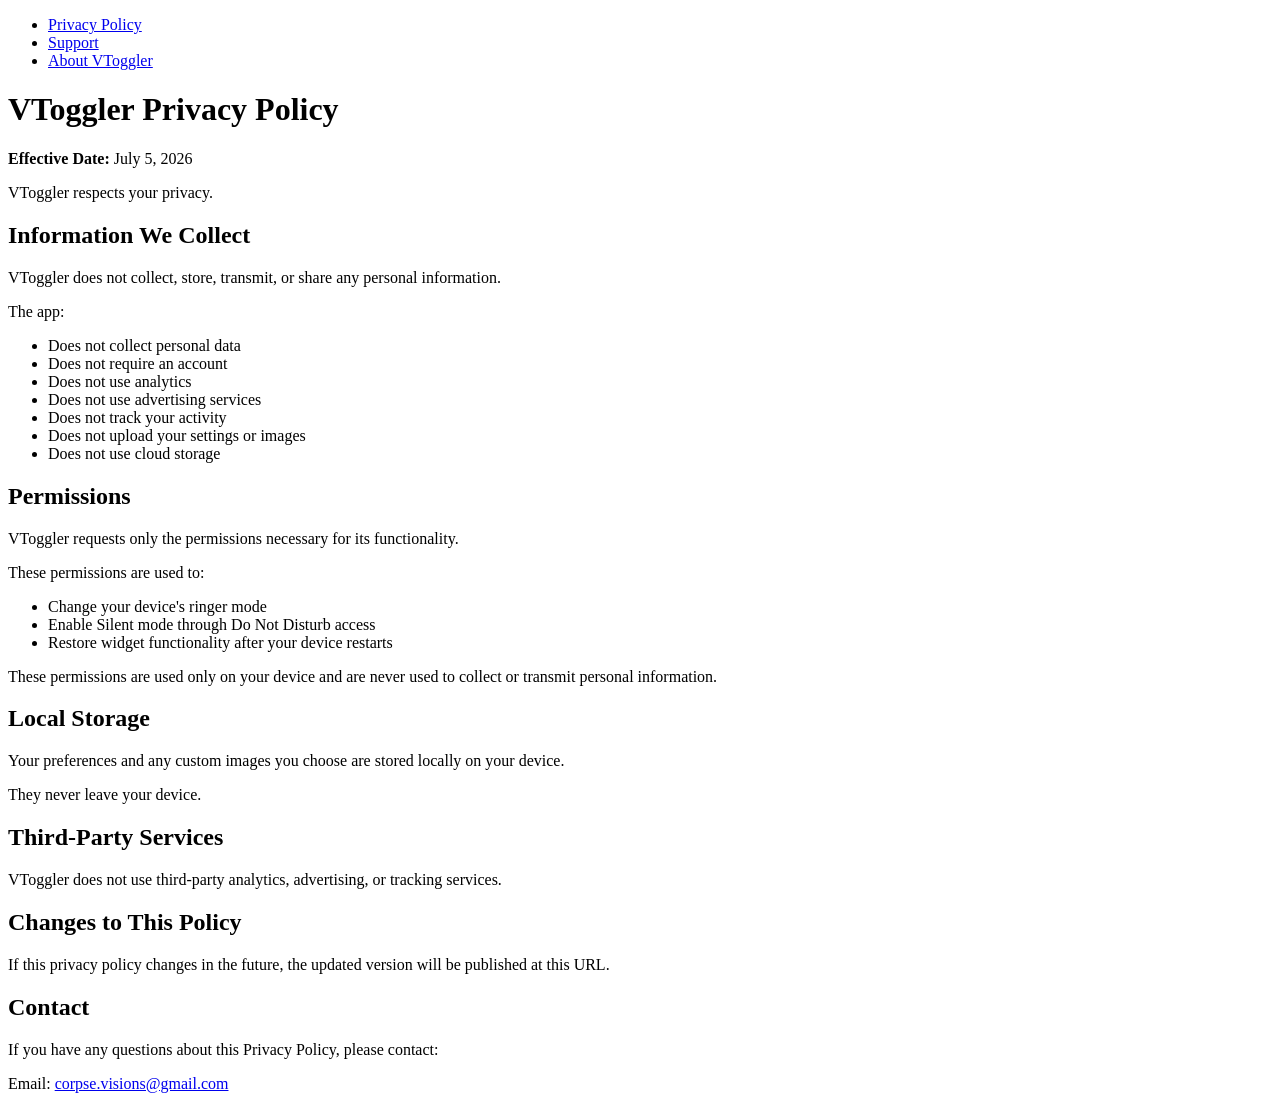
==== index.html @ 47216566 "Create index.html" ====
<!DOCTYPE html>
<html lang="en">
<head>
    <meta charset="UTF-8">
    <meta name="viewport" content="width=device-width, initial-scale=1.0">
    <title>VToggler - Privacy Policy</title>
    <link rel="stylesheet" href="styles.css">
</head>
<body>
    <nav>
        <ul>
            <li><a href="index.html">Privacy Policy</a></li>
            <li><a href="support.html">Support</a></li>
            <li><a href="about.html">About VToggler</a></li>
        </ul>
    </nav>
    <main>
        <h1>VToggler Privacy Policy</h1>
        <p><strong>Effective Date:</strong> July 5, 2026</p>
        <p>VToggler respects your privacy.</p>

        <h2>Information We Collect</h2>
        <p>VToggler does not collect, store, transmit, or share any personal information.</p>
        <p>The app:</p>
        <ul>
            <li>Does not collect personal data</li>
            <li>Does not require an account</li>
            <li>Does not use analytics</li>
            <li>Does not use advertising services</li>
            <li>Does not track your activity</li>
            <li>Does not upload your settings or images</li>
            <li>Does not use cloud storage</li>
        </ul>

        <h2>Permissions</h2>
        <p>VToggler requests only the permissions necessary for its functionality.</p>
        <p>These permissions are used to:</p>
        <ul>
            <li>Change your device's ringer mode</li>
            <li>Enable Silent mode through Do Not Disturb access</li>
            <li>Restore widget functionality after your device restarts</li>
        </ul>
        <p>These permissions are used only on your device and are never used to collect or transmit personal information.</p>

        <h2>Local Storage</h2>
        <p>Your preferences and any custom images you choose are stored locally on your device.</p>
        <p>They never leave your device.</p>

        <h2>Third-Party Services</h2>
        <p>VToggler does not use third-party analytics, advertising, or tracking services.</p>

        <h2>Changes to This Policy</h2>
        <p>If this privacy policy changes in the future, the updated version will be published at this URL.</p>

        <h2>Contact</h2>
        <p>If you have any questions about this Privacy Policy, please contact:</p>
        <p>Email: <a href="mailto:corpse.visions@gmail.com">corpse.visions@gmail.com</a></p>
    </main>
</body>
</html>
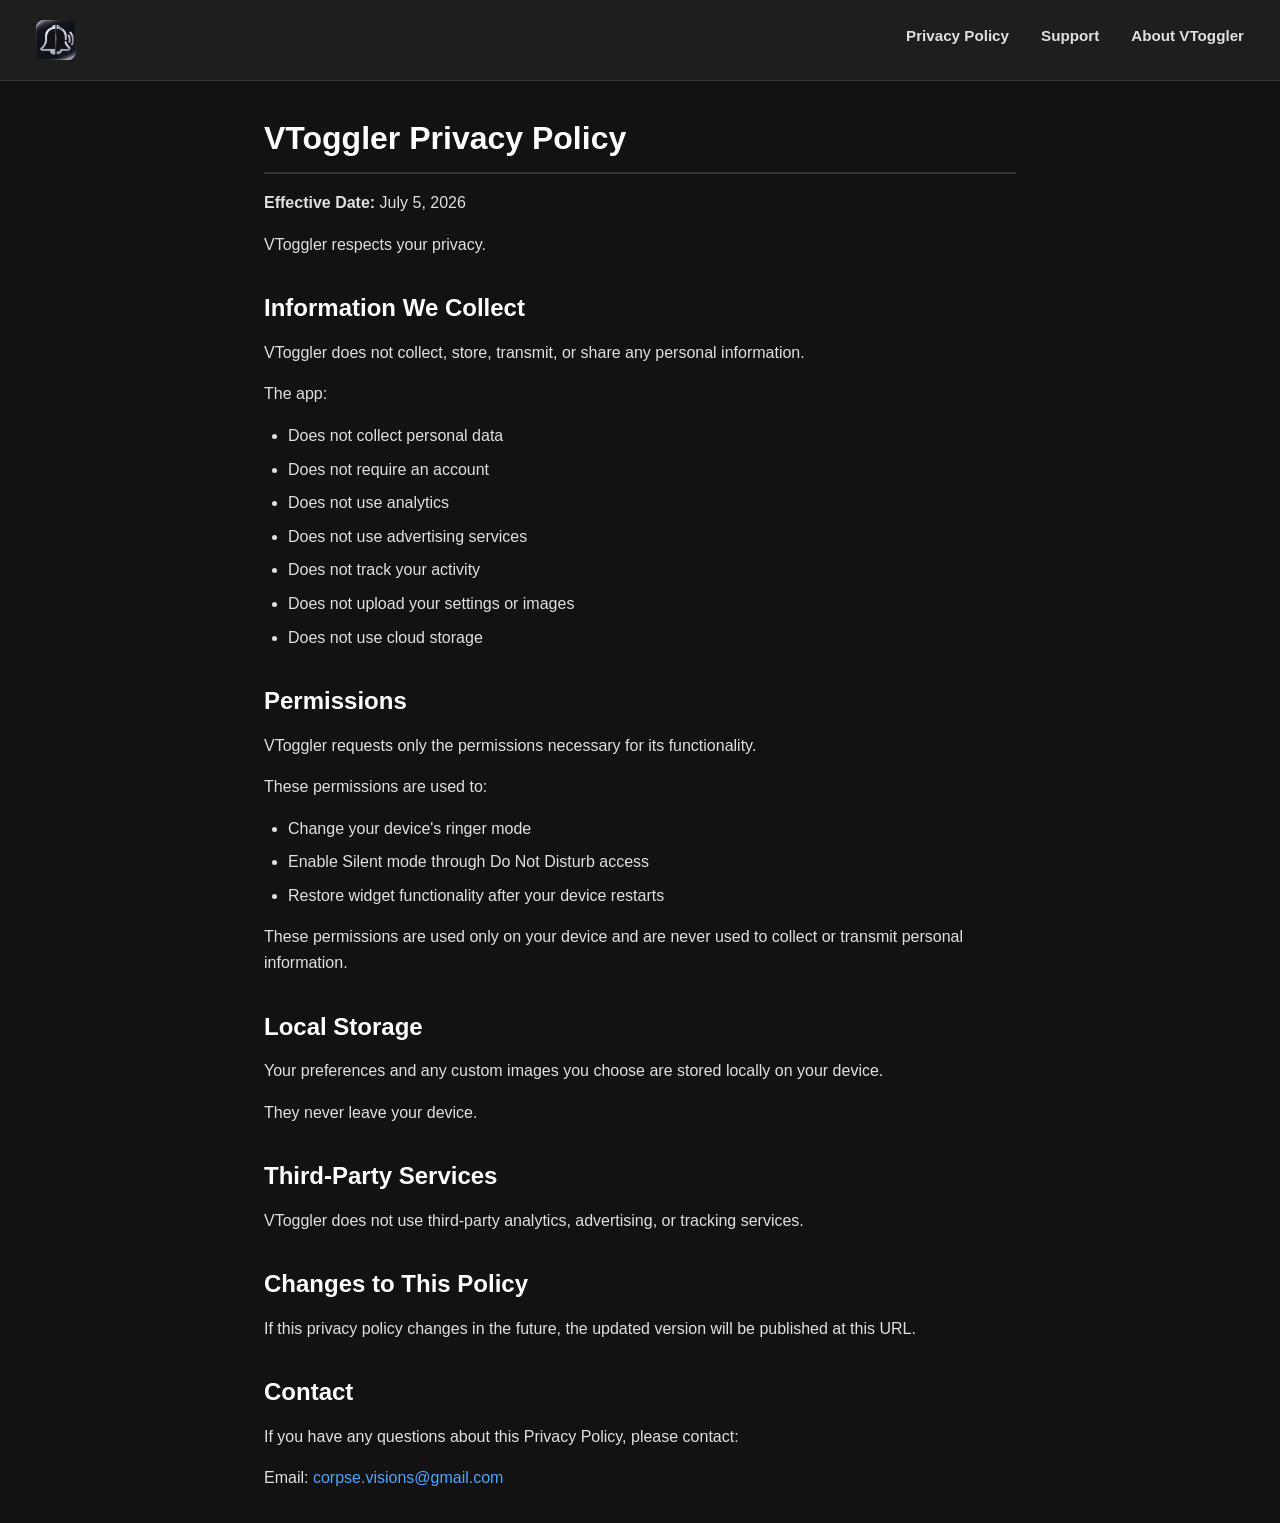
==== commit ad5b5b5f: "Update index.html added the icon to the nav" ====
--- a/index.html
+++ b/index.html
@@ -8,6 +8,9 @@
 </head>
 <body>
     <nav>
+        <a href="index.html" class="nav-logo">
+            <img src="vToggler_512x512.png" alt="VToggler" class="nav-icon">
+        </a>
         <ul>
             <li><a href="index.html">Privacy Policy</a></li>
             <li><a href="support.html">Support</a></li>
--- a/styles.css
+++ b/styles.css
@@ -0,0 +1,140 @@
+/* Reset and base styles */
+* {
+    box-sizing: border-box;
+    margin: 0;
+    padding: 0;
+}
+
+body {
+    font-family: -apple-system, BlinkMacSystemFont, "Segoe UI", Roboto, Helvetica, Arial, sans-serif;
+    background-color: #121212;
+    color: #e0e0e0;
+    line-height: 1.6;
+    font-size: 16px;
+}
+
+/* Navigation */
+nav {
+    background-color: #1e1e1e;
+    border-bottom: 1px solid #333333;
+    padding: 0.75rem 1.5rem;
+    position: sticky;
+    top: 0;
+    z-index: 100;
+    display: flex;
+    justify-content: space-between;
+    align-items: center;
+}
+
+/* The clickable logo link */
+.nav-logo {
+    display: flex;
+    align-items: center;
+    text-decoration: none;
+}
+
+/* The icon itself */
+.nav-icon {
+    width: 40px;
+    height: 40px;
+    border-radius: 20%;
+    object-fit: cover;
+}
+
+nav ul {
+    list-style: none;
+    display: flex;
+    flex-wrap: wrap;
+    justify-content: flex-end;
+    gap: 0.5rem;
+    margin: 0;
+    padding: 0;
+}
+
+nav a {
+    text-decoration: none;
+    color: #e0e0e0;
+    font-weight: 600;
+    padding: 0.5rem 0.75rem;
+    border-radius: 6px;
+    transition: background-color 0.2s;
+    font-size: 0.95rem;
+}
+
+nav a:hover, nav a:focus {
+    background-color: #333333;
+}
+
+/* Main Content */
+main {
+    max-width: 800px;
+    margin: 2rem auto;
+    padding: 0 1.5rem;
+}
+
+h1 {
+    font-size: 2rem;
+    margin-bottom: 1rem;
+    border-bottom: 2px solid #333333;
+    padding-bottom: 0.5rem;
+    color: #ffffff;
+}
+
+h2 {
+    font-size: 1.5rem;
+    margin-top: 2rem;
+    margin-bottom: 0.75rem;
+    color: #ffffff;
+}
+
+h3 {
+    font-size: 1.17rem;
+    margin-top: 1.5rem;
+    margin-bottom: 0.5rem;
+    color: #f0f0f0;
+}
+
+p {
+    margin-bottom: 1rem;
+}
+
+ul {
+    margin-bottom: 1rem;
+    padding-left: 1.5rem;
+}
+
+li {
+    margin-bottom: 0.5rem;
+}
+
+a {
+    color: #4da6ff;
+    text-decoration: none;
+}
+
+a:hover {
+    text-decoration: underline;
+    color: #80c1ff;
+}
+
+/* Responsive adjustments */
+@media (max-width: 600px) {
+    nav {
+        flex-direction: column;
+        gap: 0.75rem;
+        padding: 1rem;
+    }
+
+    nav ul {
+        justify-content: center;
+        width: 100%;
+    }
+    
+    main {
+        padding: 0 1rem;
+    }
+    
+    h1 {
+        font-size: 1.75rem;
+    }
+}
